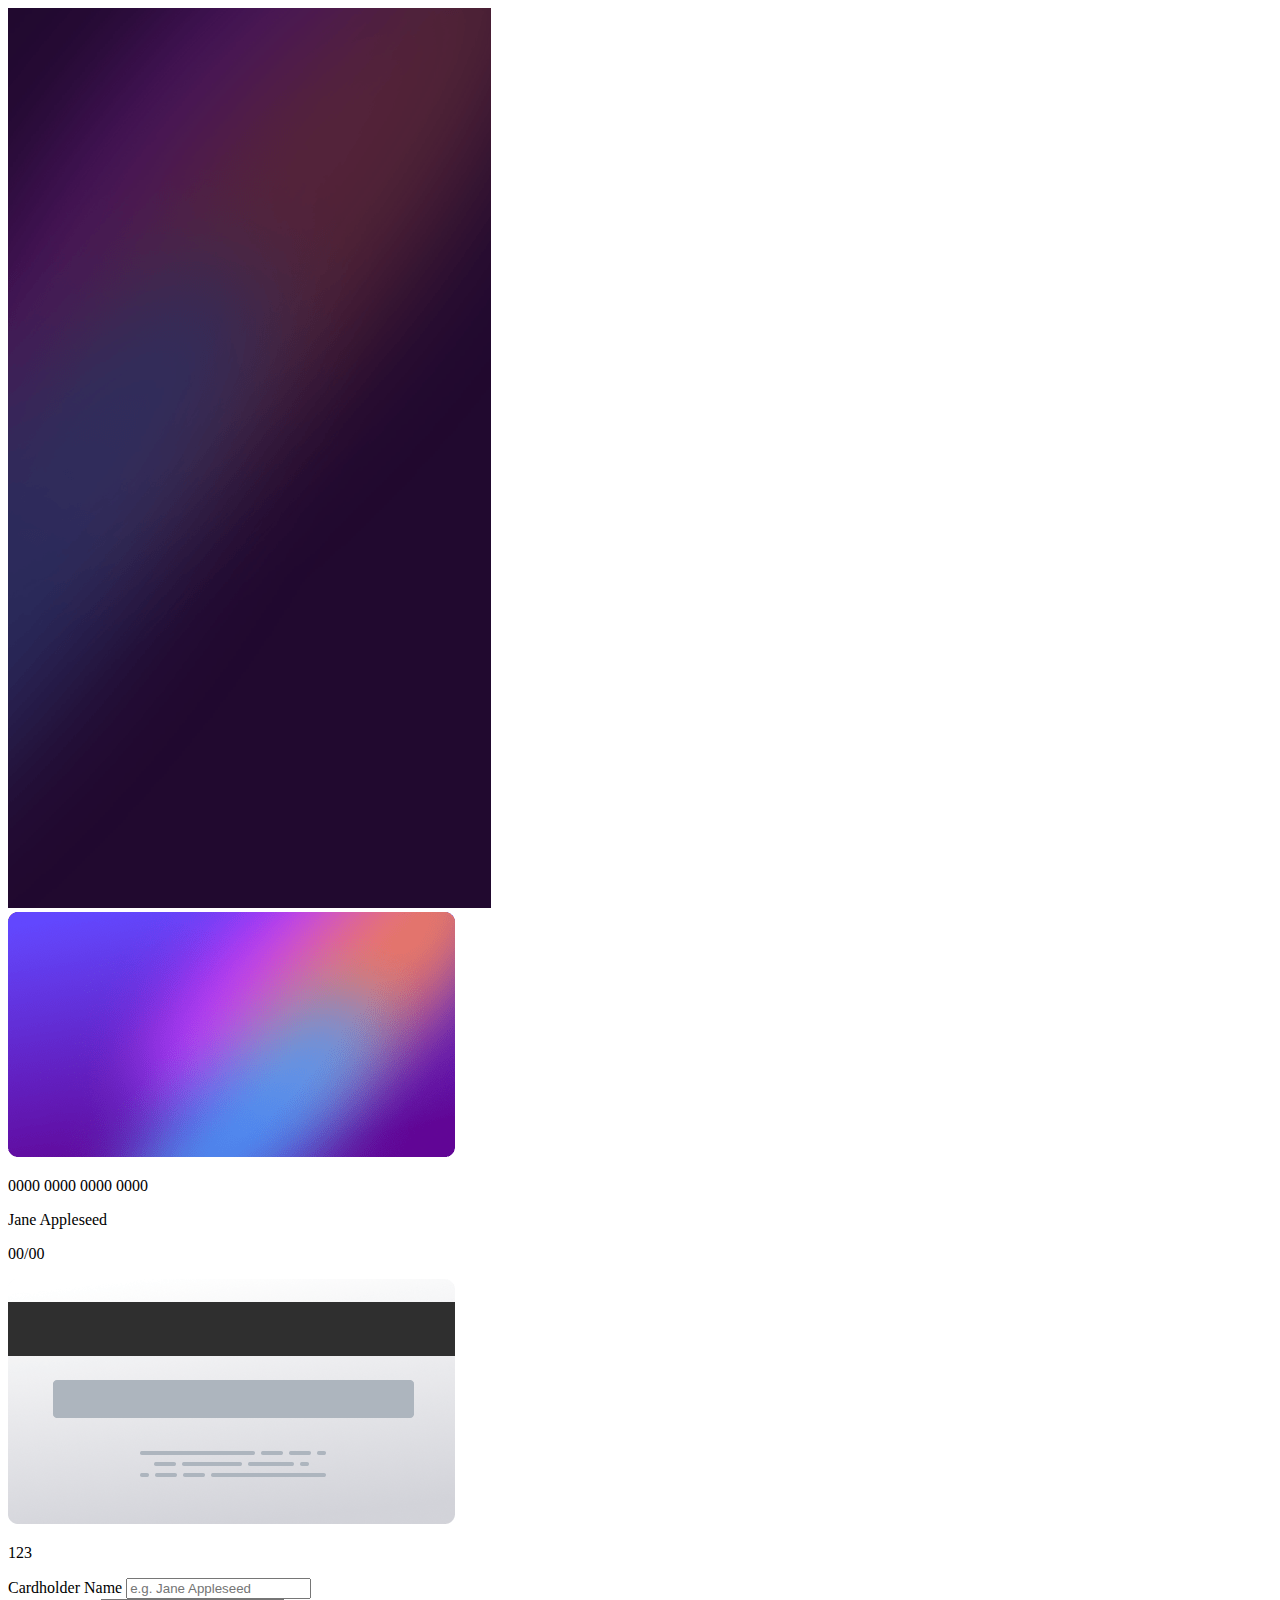
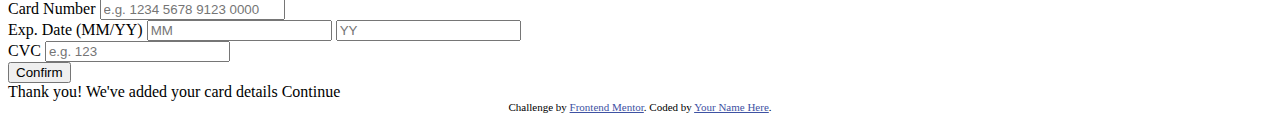
==== interactive-card-details-form-main/index.html @ 632b164c "first html markup" ====
<!DOCTYPE html>
<html lang="en">
  <head>
    <meta charset="UTF-8" />
    <meta name="viewport" content="width=device-width, initial-scale=1.0" />
    <!-- displays site properly based on user's device -->

    <link
      rel="icon"
      type="image/png"
      sizes="32x32"
      href="./images/favicon-32x32.png"
    />

    <title>Frontend Mentor | Interactive card details form</title>

    <!-- Feel free to remove these styles or customise in your own stylesheet 👍 -->
    <style>
      .attribution {
        font-size: 11px;
        text-align: center;
      }
      .attribution a {
        color: hsl(228, 45%, 44%);
      }
    </style>
  </head>
  <body>
    <main class="main-container">
      <picture class="background-images">
        <source
          media="(min-width: 1000px)"
          srcset="./images/bg-main-desktop.png"
        />
        <img src="./images/bg-main-mobile.png" />
      </picture>
      <div class="card-images">
        <div id="card-front">
          <img src="./images/bg-card-front.png" />
          <p class="card-number-display">0000 0000 0000 0000</p>
          <p class="cardholder-name-display">Jane Appleseed</p>
          <p class="card-expire-display">00/00</p>
        </div>
        <div id="card-back">
          <img src="./images/bg-card-back.png" />
          <p class="CVC-display">123</p>
        </div>
      </div>
      <section class="form-area">
        <form action="">
          <div class="inputbox">
            <label for="cardholder-name">Cardholder Name</label>
            <input
              type="text"
              name="cardholder-name"
              id="cardholder-name"
              placeholder="e.g. Jane Appleseed"
            />
          </div>
          <div class="inputbox">
            <label for="card-number">Card Number</label>
            <input
              type="text"
              name="card-number"
              id="card-number"
              placeholder="e.g. 1234 5678 9123 0000"
            />
          </div>
          <div class="inline-inputbox">
            <div class="exp-date-inputbox">
              <label for="exp-date">Exp. Date (MM/YY)</label>
              <input
                type="text"
                name="exp-date"
                id="exp-date-month"
                placeholder="MM"
              />
              <input
                type="text"
                name="exp-date"
                id="exp-date-year"
                placeholder="YY"
              />
            </div>

            <div class="cvc-inputbox">
              <label for="cvc">CVC</label>
              <input type="text" name="cvc" id="cvc" placeholder="e.g. 123" />
            </div>
          </div>
          <button id="submit-btn">Confirm</button>
        </form>
      </section>
    </main>
    <!-- Completed state start -->

    Thank you! We've added your card details Continue

    <div class="attribution">
      Challenge by
      <a href="https://www.frontendmentor.io?ref=challenge" target="_blank"
        >Frontend Mentor</a
      >. Coded by <a href="#">Your Name Here</a>.
    </div>
  </body>
</html>
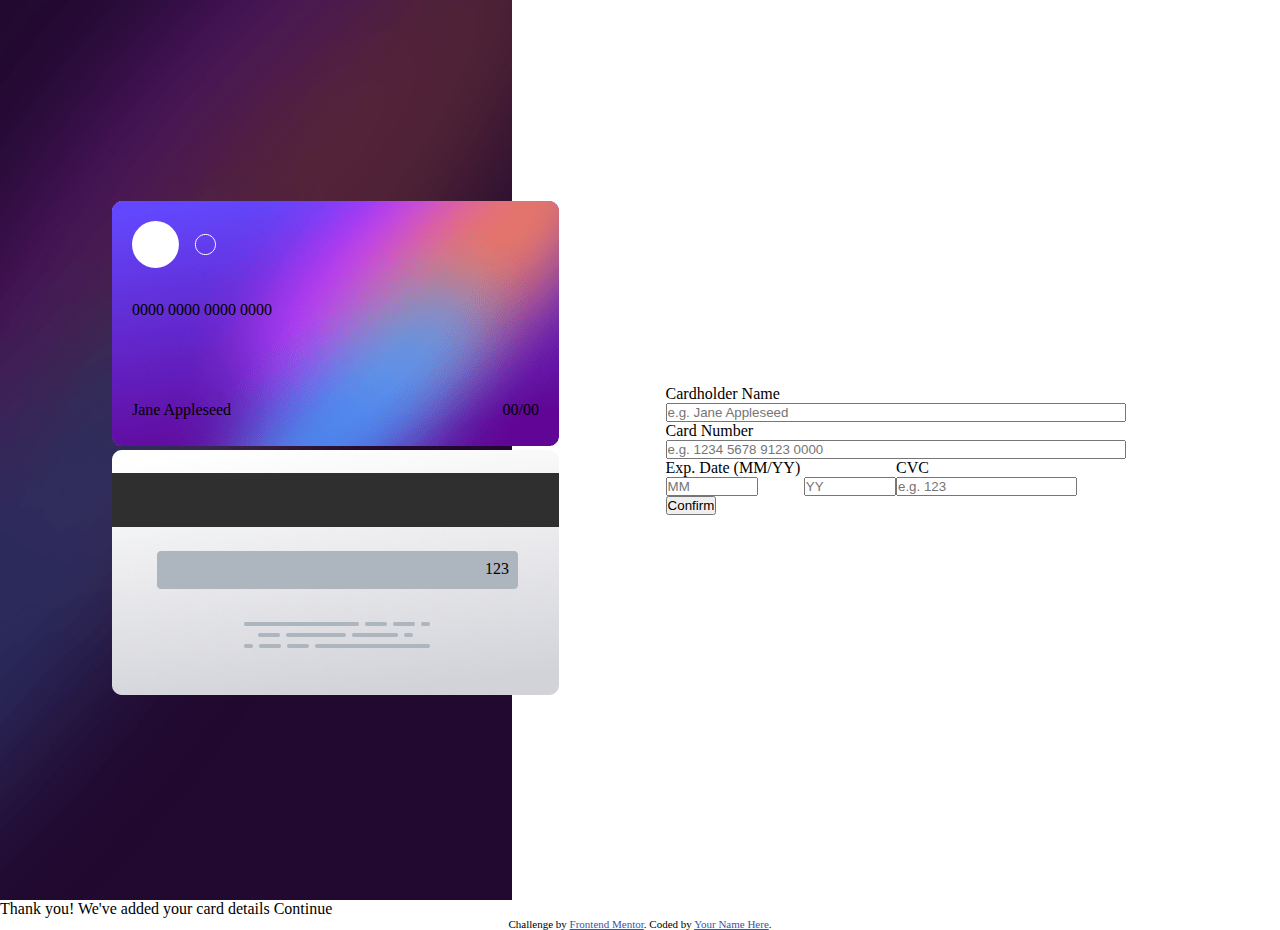
==== commit de573430: "basic element positioning" ====
--- a/interactive-card-details-form-main/index.html
+++ b/interactive-card-details-form-main/index.html
@@ -11,6 +11,8 @@
       sizes="32x32"
       href="./images/favicon-32x32.png"
     />
+
+    <link rel="stylesheet" href="style.css">
 
     <title>Frontend Mentor | Interactive card details form</title>
 
@@ -27,16 +29,13 @@
   </head>
   <body>
     <main class="main-container">
-      <picture class="background-images">
-        <source
-          media="(min-width: 1000px)"
-          srcset="./images/bg-main-desktop.png"
-        />
-        <img src="./images/bg-main-mobile.png" />
-      </picture>
+      <div class="background-images">
+
+      </div>
       <div class="card-images">
         <div id="card-front">
           <img src="./images/bg-card-front.png" />
+          <img src="./images/card-logo.svg" alt="" class="card-icon">
           <p class="card-number-display">0000 0000 0000 0000</p>
           <p class="cardholder-name-display">Jane Appleseed</p>
           <p class="card-expire-display">00/00</p>
--- a/interactive-card-details-form-main/style.css
+++ b/interactive-card-details-form-main/style.css
@@ -0,0 +1,74 @@
+*{
+    margin: 0;
+    padding: 0;
+    box-sizing: border-box;
+}
+
+.main-container{
+    display: grid;
+    flex-direction: row;
+
+    grid-template-columns: 40% 30% 30%;
+
+    height: 100vh;
+}
+.background-images{
+    background-image: url("./images/bg-main-desktop.png");
+    background-size: cover;
+}
+.card-images{
+    display: flex;
+    flex-direction: column;
+    height: 100vh;
+    justify-content: center;
+    position: absolute;
+    margin-left: calc(40% - 400px);
+}
+#card-front , #card-back{
+    position: relative;
+}
+.card-icon,
+.card-number-display,
+.cardholder-name-display,
+.card-expire-display,
+.CVC-display{
+    position: absolute;
+    z-index: 10;
+}
+.card-icon{top: 20px;left: 20px;}
+.card-number-display{top: 100px;left: 20px;    }
+.cardholder-name-display{top:200px;left: 20px;}
+.card-expire-display{top: 200px;right: 20px;}
+.CVC-display{top: 110px;right: 50px;}
+
+.form-area{
+    grid-column: 2 / span 2;
+
+    display: flex;
+    flex-direction: column;
+    justify-content: center;
+    align-items: center;
+}
+.form-area>form{
+    width: 60%;
+}
+.inputbox{
+    display: flex;
+    flex-direction: column;
+}
+.inline-inputbox{
+    display: flex;
+    flex-direction: row;
+}
+.exp-date-inputbox , .cvc-inputbox{
+    display: flex;
+    flex-wrap: wrap;
+    width: 50%;
+    justify-content: space-between;
+}
+.exp-date-inputbox>input{
+    width: 40%;
+}
+.exp-date-inputbox>label , .cvc-inputbox>label{
+    width: 100%;
+}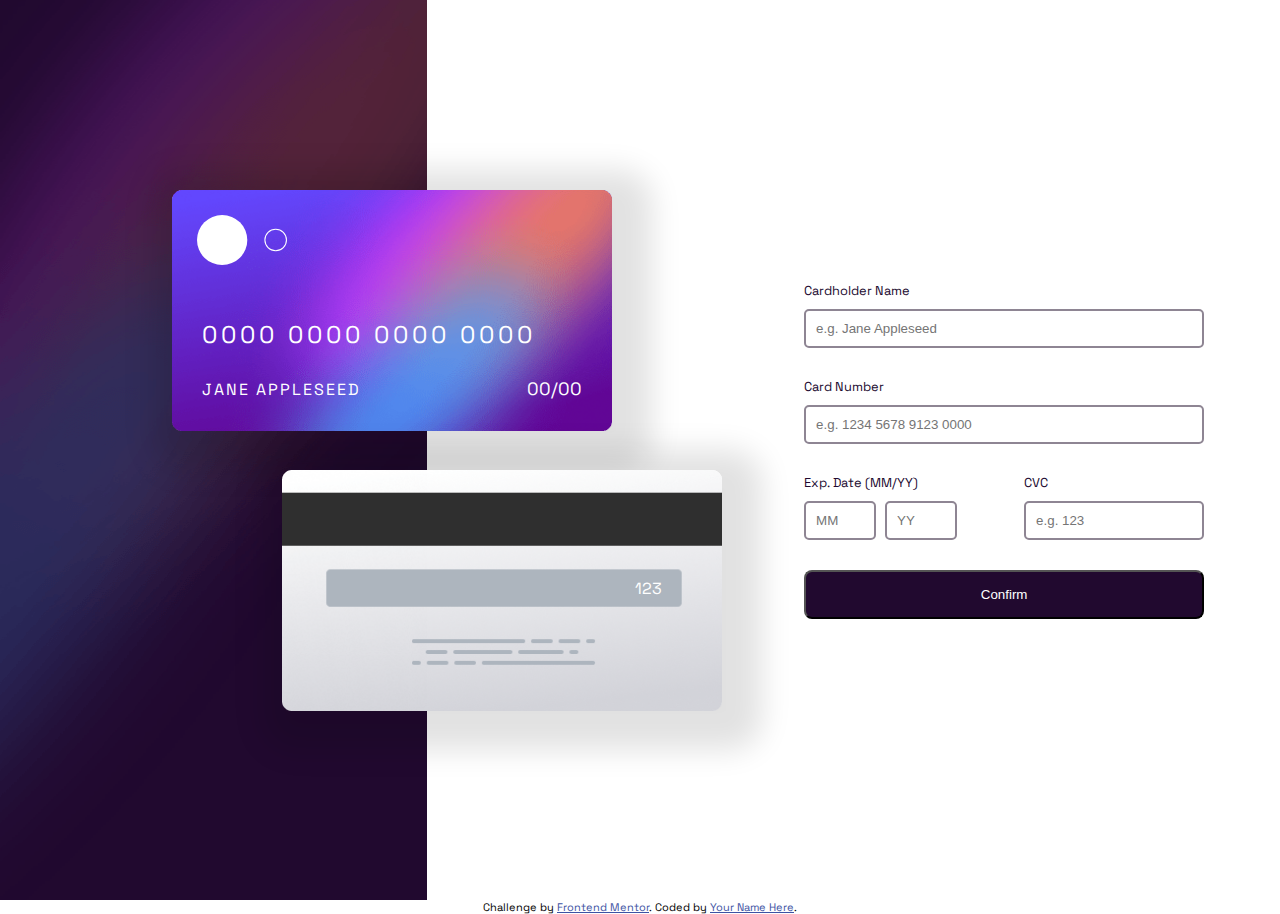
==== commit a351c01b: "font and color adjustments" ====
--- a/interactive-card-details-form-main/index.html
+++ b/interactive-card-details-form-main/index.html
@@ -34,14 +34,14 @@
       </div>
       <div class="card-images">
         <div id="card-front">
-          <img src="./images/bg-card-front.png" />
+          <img src="./images/bg-card-front.png" class="card-background"/>
           <img src="./images/card-logo.svg" alt="" class="card-icon">
           <p class="card-number-display">0000 0000 0000 0000</p>
           <p class="cardholder-name-display">Jane Appleseed</p>
           <p class="card-expire-display">00/00</p>
         </div>
         <div id="card-back">
-          <img src="./images/bg-card-back.png" />
+          <img src="./images/bg-card-back.png" class="card-background" />
           <p class="CVC-display">123</p>
         </div>
       </div>
@@ -89,12 +89,19 @@
           </div>
           <button id="submit-btn">Confirm</button>
         </form>
+
+        <section class="thank-you-container hidden">
+          <img src="./images/icon-complete.svg" alt="">
+          <h1>Thank you!</h1>
+          <p>
+            We've added your card details Continue
+          </p>
+          <button id="continue-btn">Continue</button>
+        </section>
+
+
       </section>
     </main>
-    <!-- Completed state start -->
-
-    Thank you! We've added your card details Continue
-
     <div class="attribution">
       Challenge by
       <a href="https://www.frontendmentor.io?ref=challenge" target="_blank"
--- a/interactive-card-details-form-main/style.css
+++ b/interactive-card-details-form-main/style.css
@@ -1,14 +1,28 @@
+@import url('https://fonts.googleapis.com/css2?family=Space+Grotesk:wght@500&display=swap');
+
 *{
     margin: 0;
     padding: 0;
     box-sizing: border-box;
 }
+body{
+    font-family: 'Space Grotesk', sans-serif;
+    font-size: 18px;
+}
+label{ margin-bottom: 10px; font-size: 0.8rem;}
+input{ 
+    border: initial;
+    padding: 10px;
 
+    border: 2px solid hsl(279, 6%, 55%);
+    border-radius: 5px; 
+
+}
 .main-container{
     display: grid;
     flex-direction: row;
 
-    grid-template-columns: 40% 30% 30%;
+    grid-template-columns: 1fr 1fr 1fr;
 
     height: 100vh;
 }
@@ -17,29 +31,44 @@
     background-size: cover;
 }
 .card-images{
+    color: white;
+
     display: flex;
     flex-direction: column;
     height: 100vh;
     justify-content: center;
     position: absolute;
-    margin-left: calc(40% - 400px);
+    width: 550px;
+    margin-left: calc(33% - 250px );
 }
 #card-front , #card-back{
     position: relative;
+    width: 80%;
+    height: 240px;
+    border-radius: 10px;
+    box-shadow: 10px 10px 30px 30px rgba(0, 0, 0, 0.116);
 }
+#card-front{ margin-bottom: 40px; margin-right:auto;}
+#card-back{ margin-left: auto;}
+
+.card-background{ width: 100%; height: auto;}
+
 .card-icon,
 .card-number-display,
 .cardholder-name-display,
 .card-expire-display,
-.CVC-display{
-    position: absolute;
-    z-index: 10;
+.CVC-display{ position: absolute;    z-index: 10;}
+.card-icon{top: 25px;left: 25px; height: 50px; width: auto;}
+.card-number-display{bottom: 80px;left: 30px;  font-size: 1.5rem; letter-spacing: 4px;  }
+.cardholder-name-display{
+    bottom: 30px;
+    left: 30px;
+    font-size: 1rem;
+    letter-spacing: 2px;
+    text-transform: uppercase;
 }
-.card-icon{top: 20px;left: 20px;}
-.card-number-display{top: 100px;left: 20px;    }
-.cardholder-name-display{top:200px;left: 20px;}
-.card-expire-display{top: 200px;right: 20px;}
-.CVC-display{top: 110px;right: 50px;}
+.card-expire-display{bottom: 30px;right: 30px;}
+.CVC-display{top: 108px; right: 60px; font-size: 1rem;}
 
 .form-area{
     grid-column: 2 / span 2;
@@ -48,27 +77,51 @@
     flex-direction: column;
     justify-content: center;
     align-items: center;
+
+    margin-left: 33%;
+
+    color: hsl(278, 68%, 11%);
 }
-.form-area>form{
-    width: 60%;
+.form-area>form , .thank-you-container{
+    max-width: 400px;
+    margin-left: 20px;
+}
+.thank-you-container{
+    display: flex;
+    flex-direction: column;
+    align-items: center;
+    justify-content: center;
 }
 .inputbox{
     display: flex;
     flex-direction: column;
+    margin-bottom: 30px;
 }
 .inline-inputbox{
     display: flex;
     flex-direction: row;
+    justify-content: space-between;
+
+    margin-bottom: 30px;
 }
 .exp-date-inputbox , .cvc-inputbox{
     display: flex;
     flex-wrap: wrap;
-    width: 50%;
-    justify-content: space-between;
+    width: 45%;
 }
-.exp-date-inputbox>input{
-    width: 40%;
+.exp-date-inputbox>input{width: 40%; margin-right: 5%;}
+.cvc-inputbox>input{width: 100%;}
+.exp-date-inputbox>label,.cvc-inputbox>label{width:100%;}
+#submit-btn , #continue-btn{
+    width: 100%;
+    padding: 15px;
+    background-color: hsl(278, 68%, 11%);
+    border-radius: 8px;
+    color: white;
 }
-.exp-date-inputbox>label , .cvc-inputbox>label{
-    width: 100%;
+#continue-bnt{
+    width: 400px;
+}
+.hidden{
+    display: none;
 }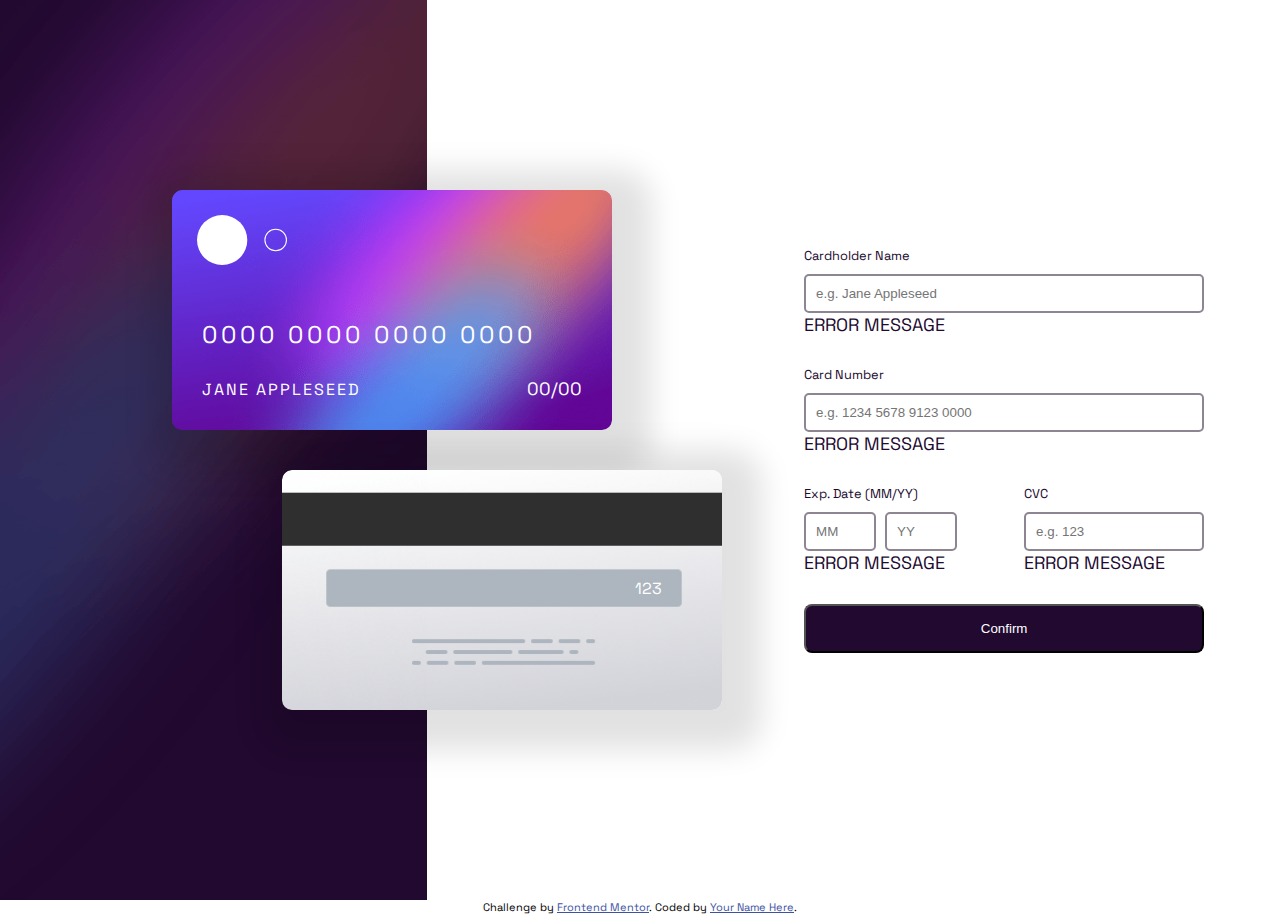
==== commit 1a28f51f: "add display treatment to card-number" ====
--- a/interactive-card-details-form-main/index.html
+++ b/interactive-card-details-form-main/index.html
@@ -42,11 +42,11 @@
         </div>
         <div id="card-back">
           <img src="./images/bg-card-back.png" class="card-background" />
-          <p class="CVC-display">123</p>
+          <p class="cvc-display">123</p>
         </div>
       </div>
       <section class="form-area">
-        <form action="">
+        <form id="form">
           <div class="inputbox">
             <label for="cardholder-name">Cardholder Name</label>
             <input
@@ -55,6 +55,7 @@
               id="cardholder-name"
               placeholder="e.g. Jane Appleseed"
             />
+            <p class="err-msg">ERROR MESSAGE</p>
           </div>
           <div class="inputbox">
             <label for="card-number">Card Number</label>
@@ -64,6 +65,7 @@
               id="card-number"
               placeholder="e.g. 1234 5678 9123 0000"
             />
+            <p class="err-msg">ERROR MESSAGE</p>
           </div>
           <div class="inline-inputbox">
             <div class="exp-date-inputbox">
@@ -80,17 +82,19 @@
                 id="exp-date-year"
                 placeholder="YY"
               />
+              <p class="err-msg">ERROR MESSAGE</p>
             </div>
 
             <div class="cvc-inputbox">
               <label for="cvc">CVC</label>
               <input type="text" name="cvc" id="cvc" placeholder="e.g. 123" />
+              <p class="err-msg">ERROR MESSAGE</p>
             </div>
           </div>
           <button id="submit-btn">Confirm</button>
         </form>
 
-        <section class="thank-you-container hidden">
+        <section class="thank-you-container hidden ">
           <img src="./images/icon-complete.svg" alt="">
           <h1>Thank you!</h1>
           <p>
@@ -102,11 +106,16 @@
 
       </section>
     </main>
+    
     <div class="attribution">
       Challenge by
       <a href="https://www.frontendmentor.io?ref=challenge" target="_blank"
-        >Frontend Mentor</a
+      >Frontend Mentor</a
       >. Coded by <a href="#">Your Name Here</a>.
     </div>
+    
+    <script src="./script.js"></script>
+
+
   </body>
 </html>
--- a/interactive-card-details-form-main/style.css
+++ b/interactive-card-details-form-main/style.css
@@ -47,6 +47,8 @@
     height: 240px;
     border-radius: 10px;
     box-shadow: 10px 10px 30px 30px rgba(0, 0, 0, 0.116);
+
+    overflow: hidden;
 }
 #card-front{ margin-bottom: 40px; margin-right:auto;}
 #card-back{ margin-left: auto;}
@@ -57,7 +59,7 @@
 .card-number-display,
 .cardholder-name-display,
 .card-expire-display,
-.CVC-display{ position: absolute;    z-index: 10;}
+.cvc-display{ position: absolute;    z-index: 10;}
 .card-icon{top: 25px;left: 25px; height: 50px; width: auto;}
 .card-number-display{bottom: 80px;left: 30px;  font-size: 1.5rem; letter-spacing: 4px;  }
 .cardholder-name-display{
@@ -68,7 +70,7 @@
     text-transform: uppercase;
 }
 .card-expire-display{bottom: 30px;right: 30px;}
-.CVC-display{top: 108px; right: 60px; font-size: 1rem;}
+.cvc-display{top: 108px; right: 60px; font-size: 1rem;}
 
 .form-area{
     grid-column: 2 / span 2;
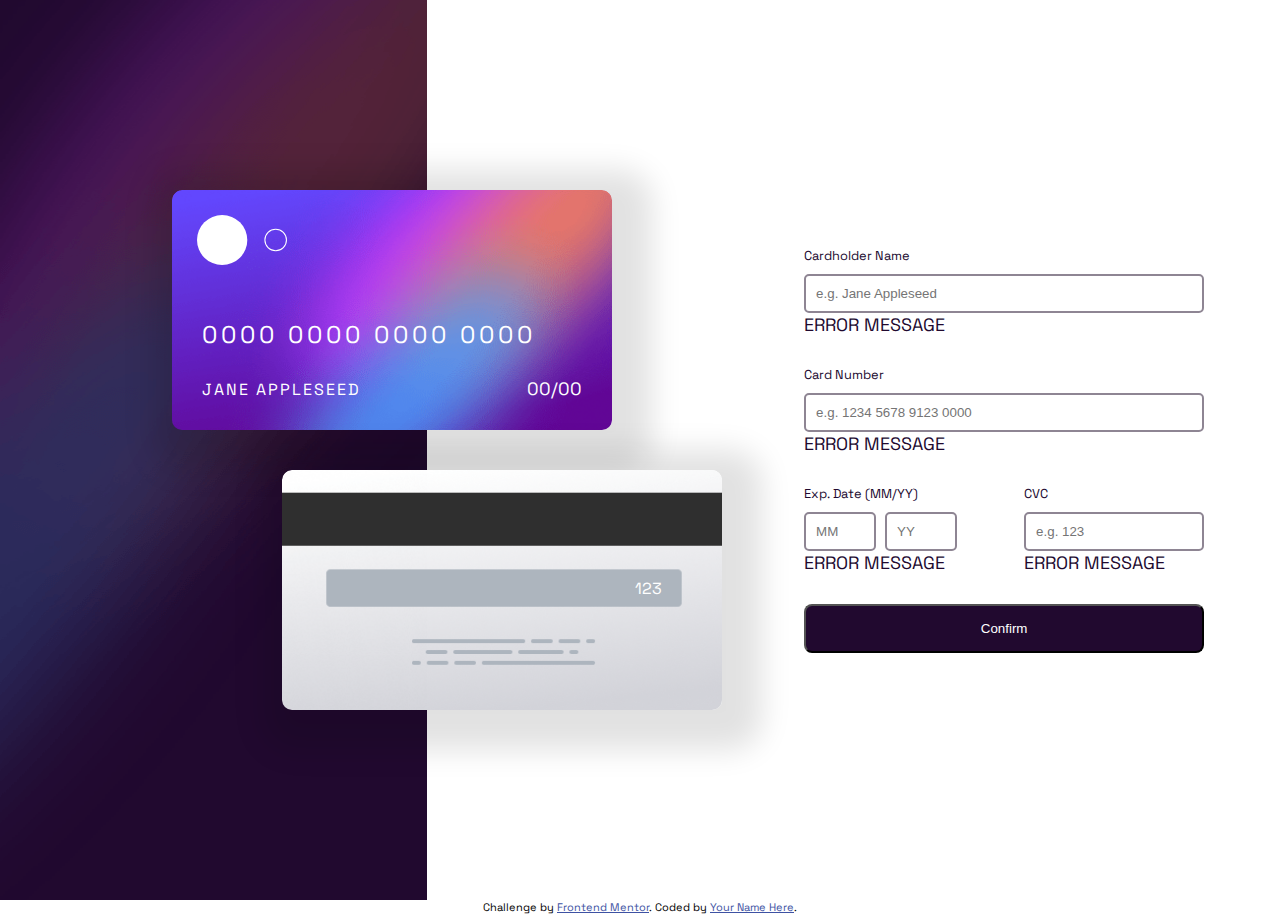
==== commit 47432597: "implementing validation script" ====
--- a/interactive-card-details-form-main/index.html
+++ b/interactive-card-details-form-main/index.html
@@ -38,7 +38,7 @@
           <img src="./images/card-logo.svg" alt="" class="card-icon">
           <p class="card-number-display">0000 0000 0000 0000</p>
           <p class="cardholder-name-display">Jane Appleseed</p>
-          <p class="card-expire-display">00/00</p>
+          <p class="exp-date-display"><span class="exp-date-month-display">00</span>/<span class="exp-date-year-display">00</span></p>
         </div>
         <div id="card-back">
           <img src="./images/bg-card-back.png" class="card-background" />
@@ -72,13 +72,13 @@
               <label for="exp-date">Exp. Date (MM/YY)</label>
               <input
                 type="text"
-                name="exp-date"
+                name="exp-date-month"
                 id="exp-date-month"
                 placeholder="MM"
               />
               <input
                 type="text"
-                name="exp-date"
+                name="exp-date-year"
                 id="exp-date-year"
                 placeholder="YY"
               />
--- a/interactive-card-details-form-main/style.css
+++ b/interactive-card-details-form-main/style.css
@@ -58,8 +58,9 @@
 .card-icon,
 .card-number-display,
 .cardholder-name-display,
-.card-expire-display,
-.cvc-display{ position: absolute;    z-index: 10;}
+.exp-date-display,
+.cvc-display{ position: absolute;    z-index: 10; overflow: hidden;}
+
 .card-icon{top: 25px;left: 25px; height: 50px; width: auto;}
 .card-number-display{bottom: 80px;left: 30px;  font-size: 1.5rem; letter-spacing: 4px;  }
 .cardholder-name-display{
@@ -68,8 +69,9 @@
     font-size: 1rem;
     letter-spacing: 2px;
     text-transform: uppercase;
+    max-width: 70%;
 }
-.card-expire-display{bottom: 30px;right: 30px;}
+.exp-date-display{bottom: 30px;right: 30px;}
 .cvc-display{top: 108px; right: 60px; font-size: 1rem;}
 
 .form-area{
@@ -114,6 +116,8 @@
 .exp-date-inputbox>input{width: 40%; margin-right: 5%;}
 .cvc-inputbox>input{width: 100%;}
 .exp-date-inputbox>label,.cvc-inputbox>label{width:100%;}
+
+
 #submit-btn , #continue-btn{
     width: 100%;
     padding: 15px;
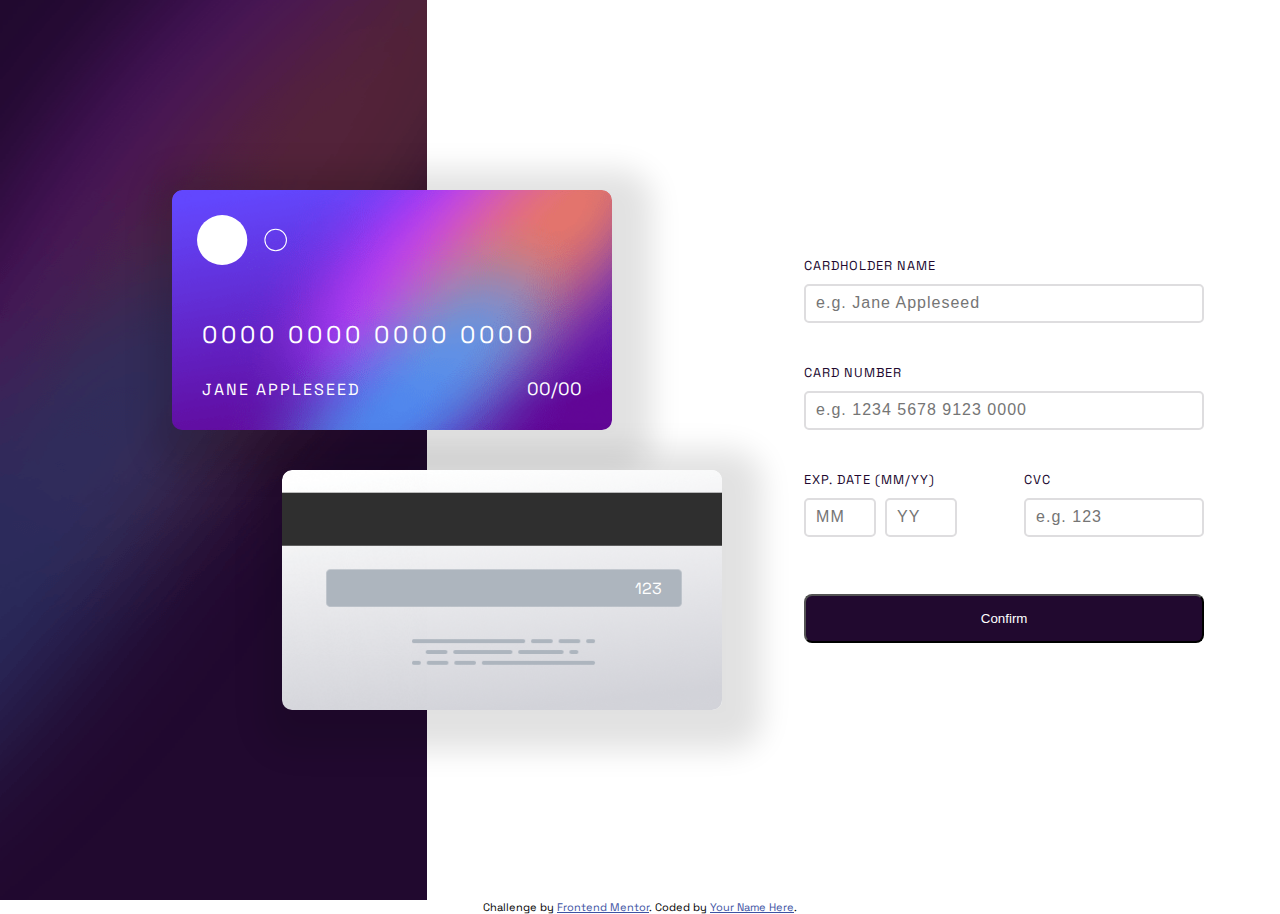
==== commit 59d5114a: "implementing error message script" ====
--- a/interactive-card-details-form-main/index.html
+++ b/interactive-card-details-form-main/index.html
@@ -12,7 +12,7 @@
       href="./images/favicon-32x32.png"
     />
 
-    <link rel="stylesheet" href="style.css">
+    <link rel="stylesheet" href="style.css" />
 
     <title>Frontend Mentor | Interactive card details form</title>
 
@@ -29,16 +29,19 @@
   </head>
   <body>
     <main class="main-container">
-      <div class="background-images">
-
-      </div>
+      <div class="background-images"></div>
       <div class="card-images">
         <div id="card-front">
-          <img src="./images/bg-card-front.png" class="card-background"/>
-          <img src="./images/card-logo.svg" alt="" class="card-icon">
+          <img src="./images/bg-card-front.png" class="card-background" />
+          <img src="./images/card-logo.svg" alt="" class="card-icon" />
           <p class="card-number-display">0000 0000 0000 0000</p>
           <p class="cardholder-name-display">Jane Appleseed</p>
-          <p class="exp-date-display"><span class="exp-date-month-display">00</span>/<span class="exp-date-year-display">00</span></p>
+          <p class="exp-date-display">
+            <span class="exp-date-month-display">00</span>/<span
+              class="exp-date-year-display"
+              >00</span
+            >
+          </p>
         </div>
         <div id="card-back">
           <img src="./images/bg-card-back.png" class="card-background" />
@@ -94,28 +97,22 @@
           <button id="submit-btn">Confirm</button>
         </form>
 
-        <section class="thank-you-container hidden ">
-          <img src="./images/icon-complete.svg" alt="">
+        <section class="thank-you-container display-none">
+          <img src="./images/icon-complete.svg" alt="" />
           <h1>Thank you!</h1>
-          <p>
-            We've added your card details Continue
-          </p>
+          <p>We've added your card details Continue</p>
           <button id="continue-btn">Continue</button>
         </section>
-
-
       </section>
     </main>
-    
+
     <div class="attribution">
       Challenge by
       <a href="https://www.frontendmentor.io?ref=challenge" target="_blank"
-      >Frontend Mentor</a
+        >Frontend Mentor</a
       >. Coded by <a href="#">Your Name Here</a>.
     </div>
-    
+
     <script src="./script.js"></script>
-
-
   </body>
 </html>
--- a/interactive-card-details-form-main/style.css
+++ b/interactive-card-details-form-main/style.css
@@ -9,14 +9,38 @@
     font-family: 'Space Grotesk', sans-serif;
     font-size: 18px;
 }
-label{ margin-bottom: 10px; font-size: 0.8rem;}
+label{
+    margin-bottom: 10px;
+    font-size: 0.8rem;
+    text-transform: uppercase;
+    letter-spacing: 1px;
+}
+
 input{ 
     border: initial;
+
+    position: relative;
     padding: 10px;
+    margin-bottom: 10px;
+    width: 100%;
 
-    border: 2px solid hsl(279, 6%, 55%);
+    border: 2px solid hsl(270, 3%, 87%);
     border-radius: 5px; 
+    outline: none;
 
+    cursor: pointer;
+}
+input:focus{
+    border: 2px double transparent;
+    background-image: linear-gradient(white , white),
+    linear-gradient(to right , hsl(249, 99%, 64%), hsl(278, 94%, 30%));
+    background-origin: border-box;
+    background-clip: padding-box , border-box;
+}
+input::placeholder{
+    font-size: 1rem;
+    letter-spacing: 1px;
+    font-weight: 500;
 }
 .main-container{
     display: grid;
@@ -99,7 +123,7 @@
 .inputbox{
     display: flex;
     flex-direction: column;
-    margin-bottom: 30px;
+    margin-bottom: 14px;
 }
 .inline-inputbox{
     display: flex;
@@ -117,7 +141,11 @@
 .cvc-inputbox>input{width: 100%;}
 .exp-date-inputbox>label,.cvc-inputbox>label{width:100%;}
 
-
+.err-msg{
+    color: red;
+    font-size: 0.8rem;
+    visibility: hidden;
+}
 #submit-btn , #continue-btn{
     width: 100%;
     padding: 15px;
@@ -125,9 +153,18 @@
     border-radius: 8px;
     color: white;
 }
+#submit-btn:hover , #continue-btn:hover{
+    cursor: pointer;
+}
 #continue-bnt{
     width: 400px;
 }
-.hidden{
+.display-none{
     display: none;
+}
+.show-message{
+    visibility: visible;
+}
+input.invalid{
+    border: 2px solid hsl(0, 100%, 66%);
 }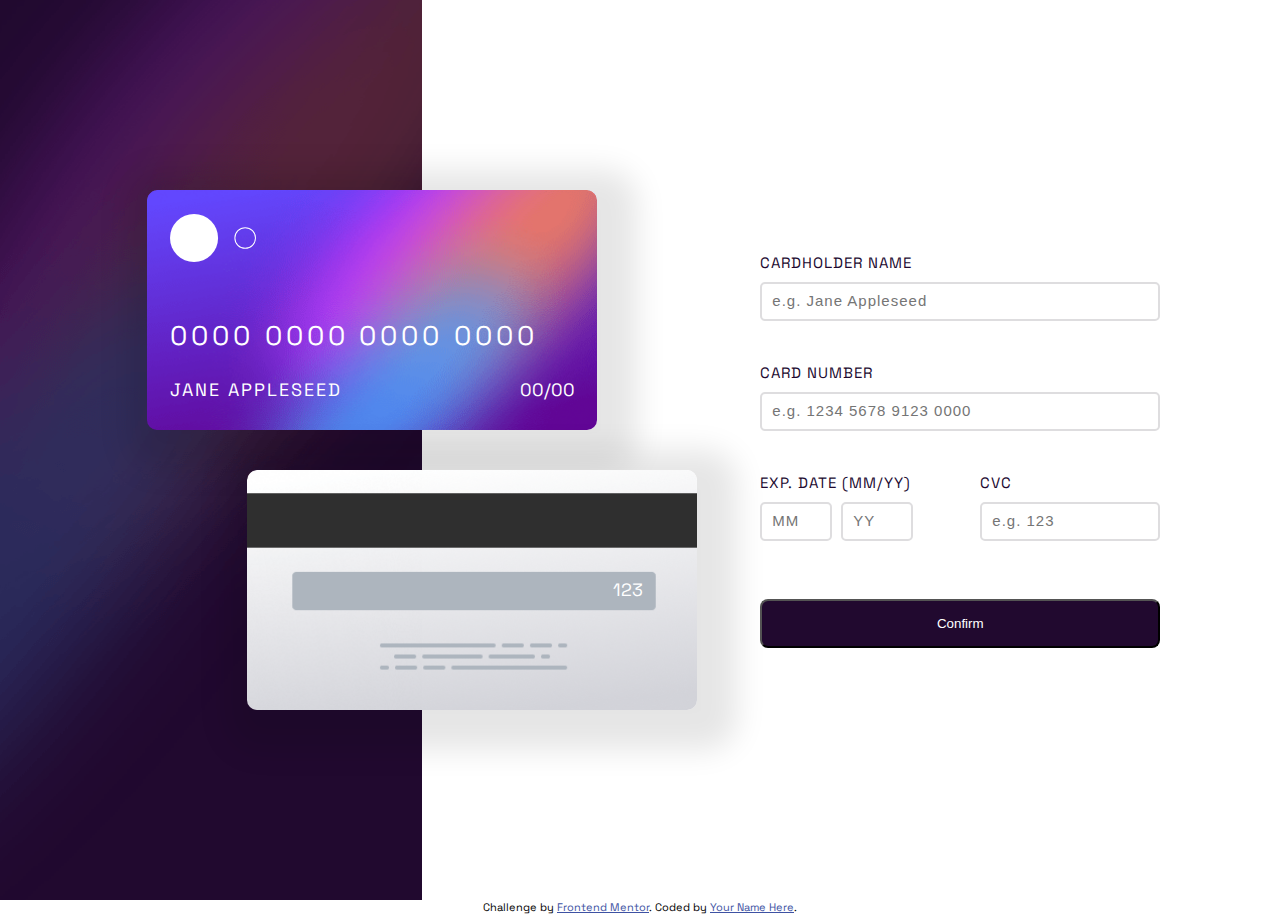
==== commit e4e6a063: "add verification and submit mock" ====
--- a/interactive-card-details-form-main/index.html
+++ b/interactive-card-details-form-main/index.html
@@ -49,7 +49,7 @@
         </div>
       </div>
       <section class="form-area">
-        <form id="form">
+        <form class="form">
           <div class="inputbox">
             <label for="cardholder-name">Cardholder Name</label>
             <input
--- a/interactive-card-details-form-main/style.css
+++ b/interactive-card-details-form-main/style.css
@@ -5,13 +5,13 @@
     padding: 0;
     box-sizing: border-box;
 }
-body{
+html{
     font-family: 'Space Grotesk', sans-serif;
     font-size: 18px;
 }
 label{
     margin-bottom: 10px;
-    font-size: 0.8rem;
+    font-size: 15px;
     text-transform: uppercase;
     letter-spacing: 1px;
 }
@@ -38,20 +38,17 @@
     background-clip: padding-box , border-box;
 }
 input::placeholder{
-    font-size: 1rem;
+    font-size: 15px;
     letter-spacing: 1px;
     font-weight: 500;
 }
 .main-container{
-    display: grid;
-    flex-direction: row;
-
-    grid-template-columns: 1fr 1fr 1fr;
-
+    display: flex;
     height: 100vh;
 }
 .background-images{
     background-image: url("./images/bg-main-desktop.png");
+    width: 33%;
     background-size: cover;
 }
 .card-images{
@@ -63,14 +60,16 @@
     justify-content: center;
     position: absolute;
     width: 550px;
-    margin-left: calc(33% - 250px );
+
+    /*centralize card images div in the middle of the line */
+    margin-left: calc(33% - 275px );
 }
 #card-front , #card-back{
     position: relative;
-    width: 80%;
+    width: 450px;
     height: 240px;
     border-radius: 10px;
-    box-shadow: 10px 10px 30px 30px rgba(0, 0, 0, 0.116);
+    box-shadow: 10px 10px 30px 30px rgba(0, 0, 0, 0.10);
 
     overflow: hidden;
 }
@@ -83,36 +82,36 @@
 .card-number-display,
 .cardholder-name-display,
 .exp-date-display,
-.cvc-display{ position: absolute;    z-index: 10; overflow: hidden;}
-
-.card-icon{top: 25px;left: 25px; height: 50px; width: auto;}
-.card-number-display{bottom: 80px;left: 30px;  font-size: 1.5rem; letter-spacing: 4px;  }
+.cvc-display{ position: absolute; overflow: hidden; flex-wrap: nowrap;}
+
+.card-icon{top: 10%;left: 5%; height: 20%; width: auto;}
+.card-number-display{bottom: 32%;left: 5%;  font-size: 1.5rem; letter-spacing: 0.22rem;  }
 .cardholder-name-display{
-    bottom: 30px;
-    left: 30px;
+    bottom: 12%;
+    left: 5%;
     font-size: 1rem;
-    letter-spacing: 2px;
+    letter-spacing: 0.11rem;
     text-transform: uppercase;
     max-width: 70%;
 }
-.exp-date-display{bottom: 30px;right: 30px;}
-.cvc-display{top: 108px; right: 60px; font-size: 1rem;}
+.exp-date-display{bottom: 12%; right: 5%;}
+.cvc-display{top: 45%; right: 12%; font-size: 1rem;}
 
 .form-area{
-    grid-column: 2 / span 2;
+    width: 66%;
 
     display: flex;
     flex-direction: column;
     justify-content: center;
     align-items: center;
 
-    margin-left: 33%;
-
     color: hsl(278, 68%, 11%);
 }
 .form-area>form , .thank-you-container{
     max-width: 400px;
-    margin-left: 20px;
+    margin-left: 40%;
+    margin-right: auto;
+
 }
 .thank-you-container{
     display: flex;
@@ -143,7 +142,7 @@
 
 .err-msg{
     color: red;
-    font-size: 0.8rem;
+    font-size: 14px;
     visibility: hidden;
 }
 #submit-btn , #continue-btn{
@@ -167,4 +166,112 @@
 }
 input.invalid{
     border: 2px solid hsl(0, 100%, 66%);
+}
+
+@media screen and (max-width: 1200px) {
+
+    html{
+        font-size: 14px;
+    }
+    .card-images{
+        width: 420px;
+        margin-left: calc(33% - 210px);
+    }
+    #card-front , #card-back{
+        width: 350px;
+        height: 192px;
+        margin-bottom: 31px;
+    }  
+    .form-area>form , .thank-you-container{
+        max-width: 350px;
+        margin-right: 20px;
+    }  
+}
+@media screen and (max-width: 780px) {
+
+    html{
+        font-size: 10px;
+    }
+    .card-images{
+        width: 308px;
+        margin-left: calc(33% - 154px);
+    }
+    #card-front , #card-back{
+        width: 250px;
+        height: 140px;
+        margin-bottom: 22px;
+    }  
+    .form-area>form , .thank-you-container{
+        max-width: 350px;
+        margin-right: 20px;
+    }  
+    
+}
+@media screen and (max-width: 600px) {
+
+    html{
+        font-size: 14px;
+    }
+    .main-container{
+        display: flex;
+        flex-direction: column;
+    }
+    .background-images{
+        width: 100vw;
+        height: 35%;
+    }
+    .form-area{
+        width: 100vw;
+        height: 66%;
+        margin: auto;
+    }
+    .form-area>form , .thank-you-container{
+        max-width: 400px;
+        margin: 20% 20px auto 20px;
+
+    }  
+    .card-images{
+        width: 90%;
+        height: fit-content;
+        margin: 40px 15px 0 15px;
+    }
+    #card-front , #card-back{
+        /*reseting all margins */
+        margin: 0;
+
+        width: 350px;
+        height: 192px;
+    }  
+    #card-front{
+        position: absolute;
+        margin-top: 210px;
+        margin-right: auto;
+        z-index: 1;
+
+    }
+    #card-back{
+        margin-bottom: auto;
+        margin-left: auto;
+
+    }
+}
+@media screen and (max-width: 440px){
+    html{
+        font-size: 10px;
+    }
+    .background-images{
+        height: 25%;
+    }
+    #card-front , #card-back{
+        width: 250px;
+        height: 140px;
+    } 
+    #card-front{
+        margin-top: 175px;
+    }
+    .form-area>form , .thank-you-container{
+        margin-top: 70px;
+        width: 94%;
+    }  
+
 }